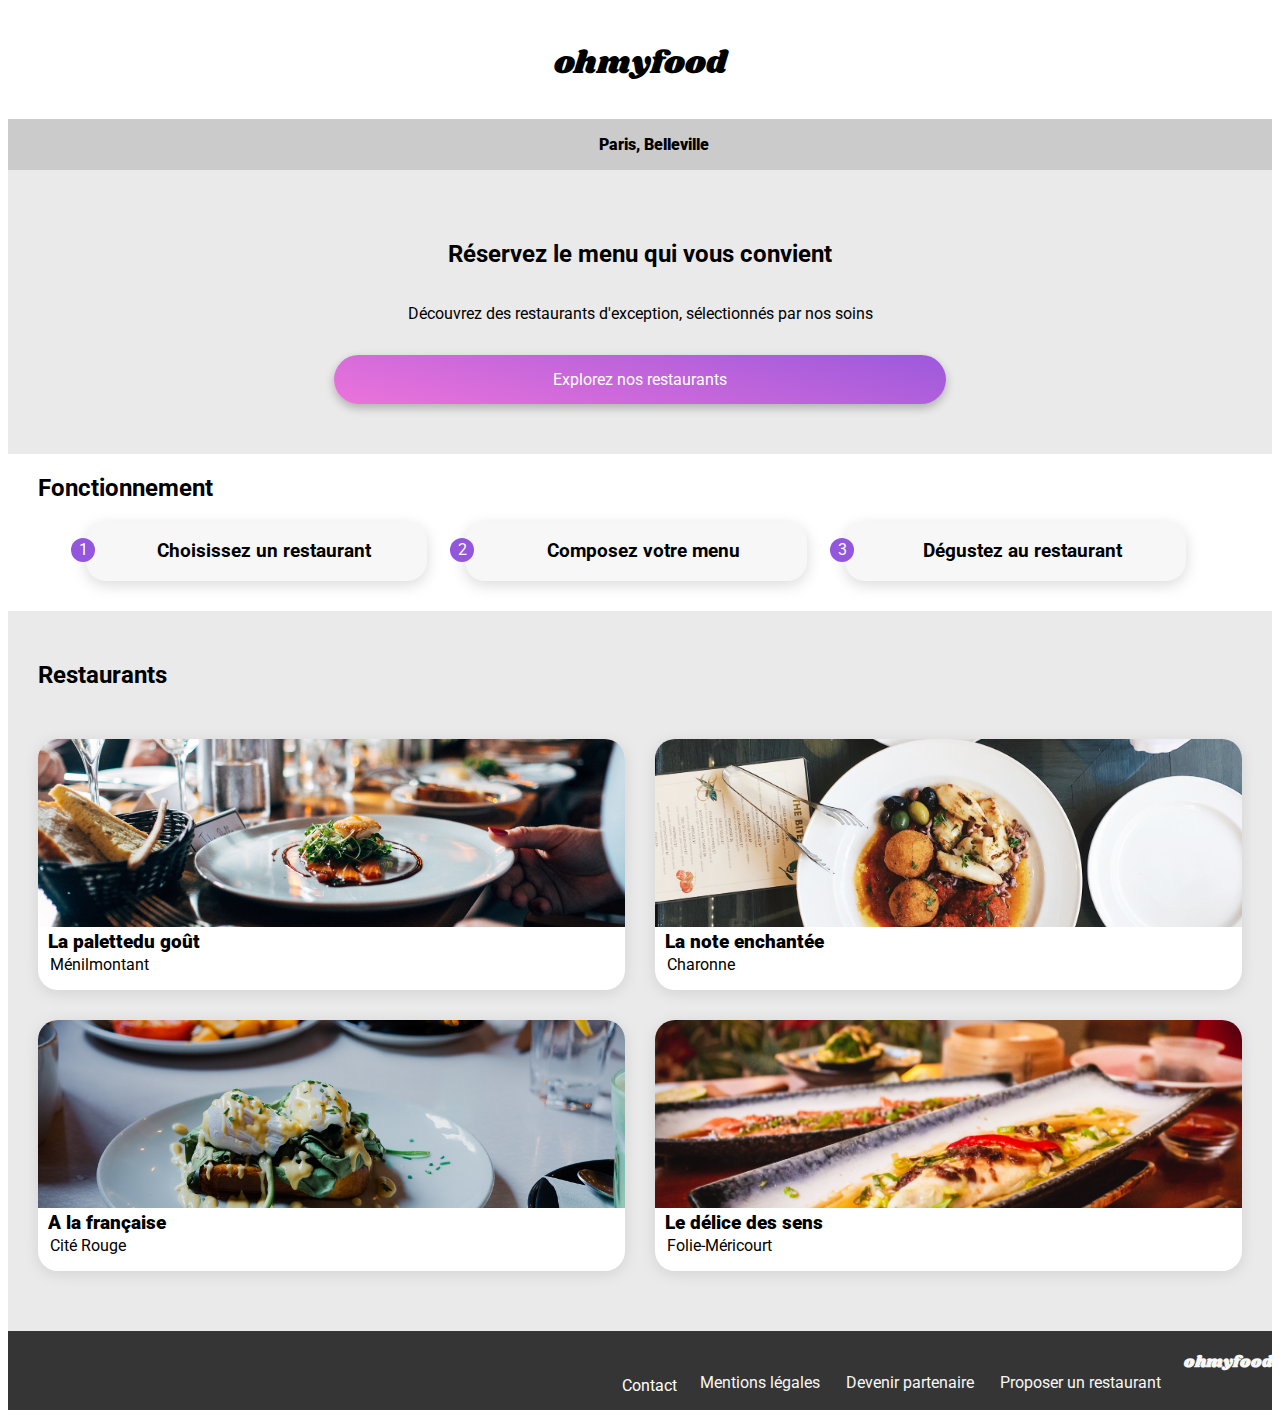
==== index.html @ 38717cee "modified:   assets/style.css 	modified:   assets/style.css.map 	modified:   assets/style.scss 	modif" ====
<!DOCTYPE html>
<html lang="fr">

<head>
    <meta charset="UTF-8">
    <meta name="viewport" content="width=device-width, initial-scale=1.0">
    <title>OhMyFood</title>    
    <link rel="preconnect" href="https://fonts.googleapis.com">
    <link rel="preconnect" href="https://fonts.gstatic.com" crossorigin>
    <link href="https://fonts.googleapis.com/css2?family=Shrikhand&display=swap" rel="stylesheet">
    <link href="https://fonts.googleapis.com/css2?family=Roboto&display=swap" rel="stylesheet">
    <link rel="stylesheet" href="https://cdnjs.cloudflare.com/ajax/libs/font-awesome/6.2.1/css/all.min.css"
        integrity="sha512-MV7K8+y+gLIBoVD59lQIYicR65iaqukzvf/nwasF0nqhPay5w/9lJmVM2hMDcnK1OnMGCdVK+iQrJ7lzPJQd1w=="
        crossorigin="anonymous" referrerpolicy="no-referrer" />
    <link rel="stylesheet" href="./assets/style.css">
</head>

<body>
    <div class="loader"></div>
    <header class="content">
        <p class="logo">ohmyfood</p>
        <div class="localisation">
            <i class="fa-solid fa-location-dot" style="color: #000000;"></i>
            <p>
                Paris, Belleville
            </p>
        </div>
    </header>
    <main class="content">
        <section class="reserver">
            <h2>Réservez le menu qui vous convient</h2>
            <p>Découvrez des restaurants d'exception, sélectionnés par nos soins</p>
            <div class="btn">
                Explorez nos restaurants
            </div>
        </section>
        <section class="fonctionnement">
            <h2>Fonctionnement</h2>
            <div class="fonctionnement_flex">
                <div class="list1">
                    <p>1</p>
                    <article>
                    <i class="fa-solid fa-mobile-screen-button" style="color: #7e7e7e;"></i>
                    <h3>Choisissez un restaurant</h3>
                    </article>
                </div>
                <div class="list1">
                    <p>2</p>
                    <article>
                    <i class="fa-solid fa-list-ul" style="color: #7e7e7e;"></i>
                    <h3>Composez votre menu</h3>
                    </article>
                </div>
                <div class="list1">
                    <p>3</p>
                    <article>
                    <i class="fa-solid fa-store" style="color: #8000ff;"></i>
                    <h3>Dégustez au restaurant</h3>
                    </article>
                </div>
            </div>
        </section>
        <section class="restaurants">
            <h2>Restaurants</h2>
            <a class="card" href="restaurants\Lapalettedugout.html"> 
                <img src="assets\images\restaurants\jay-wennington-N_Y88TWmGwA-unsplash.jpg" alt="Photo du restaurant">
                    <div class="card-sum">
                        <div class="card-text">
                            <h3>La palettedu goût</h3>
                            <p>Ménilmontant</p>
                        </div>
                        <div class="heart-icon">
                            <div class="heart__icon">
                                <i class="fa-regular fa-heart fa-2x heart__icon--empty"></i>
                                <i class="fa-solid fa-heart fa-2x heart__icon--full"></i>
                            </div>
                        </div>
                    </div>
                </a>
            <a class="card" href="restaurants\Lanoteenchantee.html">
                <img src="assets\images\restaurants\stil-u2Lp8tXIcjw-unsplash.jpg" alt="Photo du restaurant">
                <div class="card-sum">
                    <div class="card-text">
                        <h3>La note enchantée</h3>
                        <p>Charonne</p>
                    </div>
                    <div class="heart-icon">
                        <div class="heart__icon">
                            <i class="fa-regular fa-heart fa-2x heart__icon--empty"></i>
                            <i class="fa-solid fa-heart fa-2x heart__icon--full"></i>
                        </div>
                    </div>
                </div>
            </a>
            <a class="card" href="restaurants\Alafrancaise.html">
                <img src="assets\images\restaurants\toa-heftiba-DQKerTsQwi0-unsplash.jpg" alt="Photo du restaurant">
                <div class="card-sum">
                    <div class="card-text">
                        <h3>A la française</h3>
                        <p>Cité Rouge</p>
                    </div>
                    <div class="heart-icon">
                        <div class="heart__icon">
                            <i class="fa-regular fa-heart fa-2x heart__icon--empty"></i>
                            <i class="fa-solid fa-heart fa-2x heart__icon--full"></i>
                        </div>
                    </div>
                </div>
                
            </a>
            <a class="card" href="restaurants\Ledelicedessens.html">
                <img src="assets\images\restaurants\louis-hansel-shotsoflouis-qNBGVyOCY8Q-unsplash.jpg" alt="Photo du restaurant">
                <div class="card-sum">
                    <div class="card-text">
                        <h3>Le délice des sens</h3>
                        <p>Folie-Méricourt</p>
                    </div>
                    <div class="heart-icon">
                        <div class="heart__icon">
                            <i class="fa-regular fa-heart fa-2x heart__icon--empty"></i>
                            <i class="fa-solid fa-heart fa-2x heart__icon--full"></i>
                        </div>
                    </div>
                </div>                
            </a>

        </section>
    </main>
    <footer class="content">
        <section>
            <h4>ohmyfood</h4>
          <p><i class="fa-sharp fa-solid fa-utensils" style="color: #ffffff;"></i>Proposer un restaurant</p>
          <p><i class="fa-solid fa-handshake-angle" style="color: #ffffff;"></i>Devenir partenaire</p>
          <p>Mentions légales</p>
          <a href="mailto:contact.ohmy@food.com">Contact</a>
        </section>
      </footer>
</body>
</html>
<!--header bg blanc et gris foncé, flex pour center ou text align-
    reservez bg gris -btn de renvoi id destaurant?
    fonctionnement 3 cards, ombrages, flex column
    restaurant bg gris, 4 cards, 2*2 fex, columns,
    footer simple, fond sombre-->
---- assets/style.css ----
.loader {
  scale: 0;
  border: 16px solid #f3f3f3; /* Light grey */
  border-top: 16px solid #3498db; /* Blue */
  border-radius: 50%;
  width: 120px;
  height: 120px;
  margin: auto;
  position: absolute;
  top: 0;
  right: 0;
  bottom: 0;
  left: 0;
  animation: spin 3s linear;
}

@keyframes spin {
  from {
    scale: 1;
    transform: rotate(0deg);
  }
  to {
    transform: rotate(360deg);
    scale: 0;
  }
}
.content {
  animation: view 3s;
}

@keyframes view {
  0% {
    scale: 0;
  }
  100% {
    scale: 0;
  }
}
header {
  display: flex;
  flex-wrap: wrap;
  flex-direction: row;
  justify-content: center;
  align-items: center;
  width: 100%;
}
header .logo {
  width: 80%;
}
header a {
  align-items: flex-start;
  width: 10%;
}
header .localisation {
  font-weight: 900;
  display: flex;
  align-items: center;
  justify-content: center;
  flex-direction: row;
  width: 100%;
  padding-left: 50px;
  padding-right: 50px;
  background-color: rgb(203, 203, 203);
}
header .localisation i {
  width: 12px;
  height: 16px;
  flex: none;
  order: 0;
  flex-grow: 0;
  padding-right: 15px;
}

body {
  font-family: "Roboto", sans-serif;
}

h1 {
  font-family: "Shrikhand", sans-serif;
  text-align: center;
}

.logo {
  font-family: "Shrikhand", sans-serif;
  text-align: center;
  font-weight: 500;
  font-size: xx-large;
}

h4 {
  font-family: "Shrikhand", sans-serif;
  padding-top: 20px;
  margin-top: 0%;
}

img {
  -o-object-fit: cover;
     object-fit: cover;
  width: 100%;
}

a {
  font-style: normal;
  text-decoration: none;
  color: black;
}

.btn {
  display: flex;
  padding: 15px;
  border-radius: 25px;
  color: white;
  background: linear-gradient(193.33deg, #9356DC -11.44%, #FF79DA 123.93%);
  box-shadow: 0px 4px 10px rgba(0, 0, 0, 0.25);
  width: 50%;
  min-width: 218px;
  justify-content: center;
  align-self: center;
  margin-top: 16px;
}
.btn:hover {
  background: linear-gradient(0deg, rgba(255, 255, 255, 0.15), rgba(255, 255, 255, 0.15)), linear-gradient(200.64deg, #9356DC -5.2%, #FF79DA 110.74%);
  box-shadow: 0px 4px 15px rgba(0, 0, 0, 0.55);
}

.reserver {
  display: flex;
  flex-direction: column;
  text-align: center;
  align-items: center;
  background-color: rgb(234, 234, 234);
  padding: 50px;
}

.fonctionnement {
  display: flex;
  justify-content: center;
  flex-direction: column;
}
.fonctionnement h2 {
  padding-left: 30px;
}
.fonctionnement p {
  position: absolute;
  color: #FFFFFF;
  background-color: rgb(147, 86, 220);
  height: 22px;
  width: 16px;
  border-radius: 25px;
  padding-left: 8px;
  padding-top: 2px;
}
.fonctionnement article {
  display: flex;
  justify-content: center;
  text-align: center;
  align-items: center;
  flex-direction: row;
  width: 90%;
  background: #F7F7F7;
  box-shadow: 0px 4px 15px rgba(0, 0, 0, 0.15);
  border-radius: 20px;
  margin-bottom: 30px;
  margin-left: 15px;
}
.fonctionnement article i {
  padding-right: 15px;
}

.heart__icon {
  display: flex;
  justify-content: center;
  align-items: right;
  padding-right: 20px;
  padding-top: 10px;
}
.heart__icon .heart__icon--empty {
  color: black;
}
.heart__icon .heart__icon--full {
  position: absolute;
  opacity: 0;
  background: linear-gradient(#FF79DA, #9356DC);
  background-clip: text;
  -webkit-background-clip: text;
  color: transparent;
  transition: all 400ms;
}
.heart__icon .heart__icon--full:hover {
  opacity: 1;
}
.heart__icon .heart__icon--empty:hover {
  opacity: 0;
}

.restaurants {
  display: flex;
  flex-direction: column;
  gap: 30px;
  padding: 30px;
  padding-bottom: 60px;
  background-color: rgb(234, 234, 234);
}
.restaurants .card {
  display: flex;
  flex-direction: column;
  padding: 0px 0px 0px;
  gap: 4px;
  width: 100%;
  height: 251px;
  background: #FFFFFF;
  box-shadow: 0px 3px 15px rgba(0, 0, 0, 0.1);
  border-radius: 20px;
  flex: none;
  order: 0;
  flex-grow: 1;
}
.restaurants .card .card-sum {
  display: flex;
  flex-direction: row;
  justify-content: space-between;
}
.restaurants .card img {
  height: 75%;
  border-radius: 20px;
  border-bottom-left-radius: 0px;
  border-bottom-right-radius: 0px;
}
.restaurants .card h3 {
  margin: 0;
  font-weight: 900;
  padding-left: 10px;
}
.restaurants .card p {
  margin: 2px;
  padding-left: 10px;
}

.menu-img {
  margin-bottom: -40px;
}

.menu {
  display: flex;
  flex-direction: column;
  background-color: rgb(234, 234, 234);
  border-radius: 25px;
  border-bottom-left-radius: 0px;
  border-bottom-right-radius: 0px;
  padding-bottom: 30px;
}
.menu .nom {
  display: flex;
  flex-direction: row;
  justify-content: space-between;
  background-color: rgb(234, 234, 234);
  border-radius: 25px;
  padding-left: 15px;
}
.menu .repas {
  display: flex;
  flex-direction: column;
  gap: 10px;
  padding: 15px;
}
.menu .repas.entrees {
  animation: 1s fadein 0s ease-in;
}
.menu .repas.plats {
  animation: 2s fadein 0s ease-in;
}
.menu .repas.desserts {
  animation: 3s fadein 0s ease-in;
}
.menu .repas h2 {
  font-weight: 100;
  margin-bottom: 0px;
}
.menu .repas .border_title {
  border-top: 3px solid rgb(153, 226, 206);
  width: 40px;
  margin: 0px;
}
.menu .card {
  display: flex;
  flex-direction: row;
  top: 20px;
  left: 20px;
  background: #FFFFFF;
  box-shadow: 0px 4.01149px 15.0431px rgba(0, 0, 0, 0.1);
  border-radius: 15.0431px;
  height: 69px;
  flex-wrap: nowrap;
  align-items: center;
  justify-content: space-between;
}
.menu .card .card_text {
  display: flex;
  flex-direction: row;
  justify-content: space-between;
  width: 100%;
}
.menu .card .card_text .intitulee {
  display: block;
}
.menu .card .card_text .intitulee .intitulee_titre {
  display: inline-block;
  font-weight: bold;
  font-size: 1.17em;
  margin: 0px;
  box-sizing: border-box;
  width: calc(100% - 10px);
  flex: none;
  overflow: hidden;
  white-space: nowrap;
  text-overflow: ellipsis;
}
.menu .card .card_text .intitulee .intitulee_text {
  display: inline-block;
  margin: 0px;
  box-sizing: border-box;
  width: calc(100% - 10px);
  flex: none;
  overflow: hidden;
  white-space: nowrap;
  text-overflow: ellipsis;
}
.menu .card .card_text .prix {
  display: block;
  align-self: flex-end;
  text-align: end;
  font-weight: bold;
  padding-right: 15px;
  height: 100%;
}
.menu .card .check {
  position: absolute;
  width: 49px;
  height: 69px;
  right: -60px;
  border-radius: 0px 15px 15px 0px;
  display: inline-flex;
  justify-content: center;
  align-items: center;
  color: white;
  background-color: rgb(153, 226, 206);
}
.menu .card:hover .check {
  position: relative;
  right: 0px;
  height: 69px;
  transition: 250ms ease-out;
}

@keyframes fadein {
  0% {
    opacity: 0;
  }
  75% {
    opacity: 0;
  }
  100% {
    opacity: 1;
  }
}
footer {
  color: #F7F7F7;
  background-color: #353535;
  padding-left: 15px;
  padding-bottom: 15px;
}
footer section {
  display: flex;
  flex-direction: column;
}
footer section p {
  margin: 3px;
}
footer section a {
  color: white;
}

/* au dela de 768*/
@media (min-width: 767.98px) {
  .fonctionnement .fonctionnement_flex {
    display: flex;
    flex-direction: row;
    justify-content: center;
    width: 100%;
  }
  .fonctionnement .fonctionnement_flex .list1 {
    width: 30%;
  }
  .restaurants {
    flex-direction: row;
    flex-wrap: wrap;
  }
  .restaurants h2 {
    width: 100%;
  }
  .restaurants .card {
    width: 45%;
  }
  .menu {
    justify-content: center;
    width: 80%;
    margin-left: 10%;
  }
  .menu .nom {
    justify-content: center;
    gap: 25px;
    padding: 0px;
  }
  .menu .repas {
    padding-left: 100px;
    padding-right: 100px;
  }
  .menu .card {
    align-items: center;
  }
  footer section {
    flex-direction: row-reverse;
    align-items: flex-end;
    gap: 20px;
  }
}/*# sourceMappingURL=style.css.map */
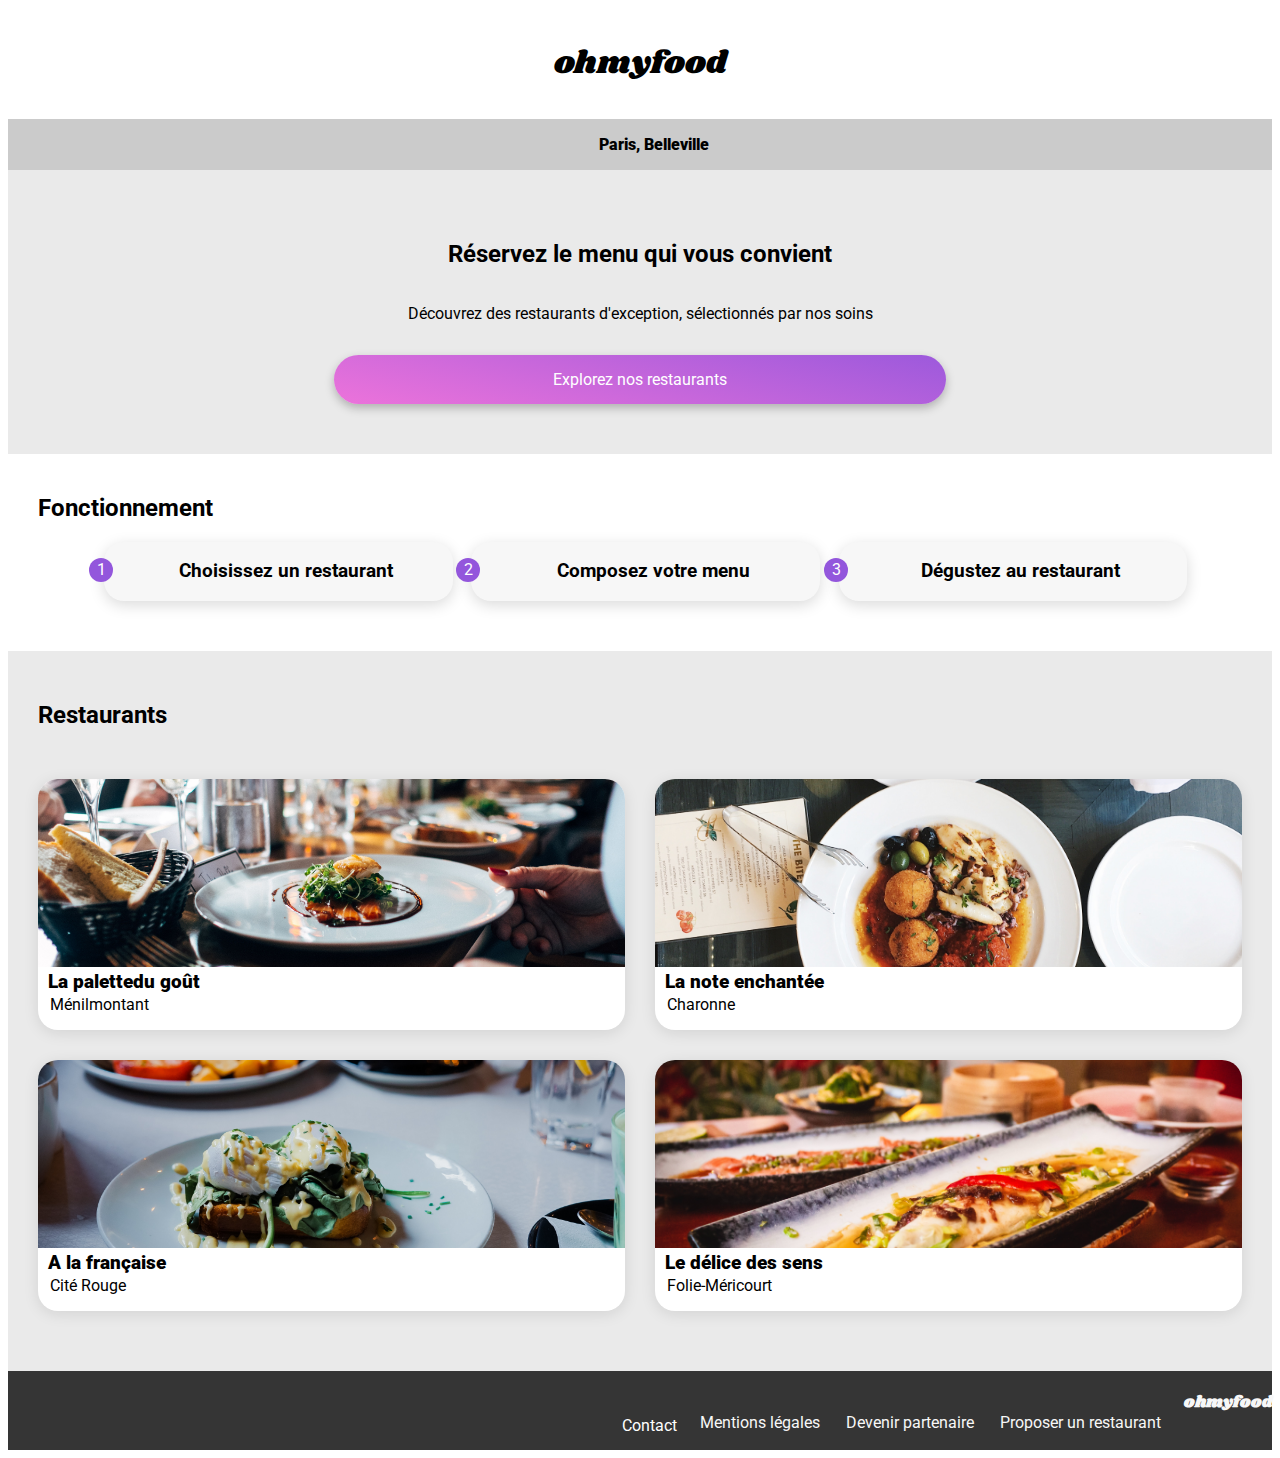
==== commit 07d4f2cd: "modified:   assets/style.css 	modified:   assets/style.css.map 	modified:   assets/style.scss 	modif" ====
--- a/index.html
+++ b/index.html
@@ -11,7 +11,7 @@
     <link href="https://fonts.googleapis.com/css2?family=Roboto&display=swap" rel="stylesheet">
     <link rel="stylesheet" href="https://cdnjs.cloudflare.com/ajax/libs/font-awesome/6.2.1/css/all.min.css"
         integrity="sha512-MV7K8+y+gLIBoVD59lQIYicR65iaqukzvf/nwasF0nqhPay5w/9lJmVM2hMDcnK1OnMGCdVK+iQrJ7lzPJQd1w=="
-        crossorigin="anonymous" referrerpolicy="no-referrer" />
+        crossorigin="anonymous" referrerpolicy="no-referrer">
     <link rel="stylesheet" href="./assets/style.css">
 </head>
 
@@ -62,8 +62,8 @@
         </section>
         <section class="restaurants">
             <h2>Restaurants</h2>
-            <a class="card" href="restaurants\Lapalettedugout.html"> 
-                <img src="assets\images\restaurants\jay-wennington-N_Y88TWmGwA-unsplash.jpg" alt="Photo du restaurant">
+            <a class="card" href="restaurants/Lapalettedugout.html"> 
+                <img src="assets/images/restaurants/jay-wennington-N_Y88TWmGwA-unsplash.jpg" alt="Photo du restaurant">
                     <div class="card-sum">
                         <div class="card-text">
                             <h3>La palettedu goût</h3>
@@ -77,8 +77,8 @@
                         </div>
                     </div>
                 </a>
-            <a class="card" href="restaurants\Lanoteenchantee.html">
-                <img src="assets\images\restaurants\stil-u2Lp8tXIcjw-unsplash.jpg" alt="Photo du restaurant">
+            <a class="card" href="restaurants/Lanoteenchantee.html">
+                <img src="assets/images/restaurants/stil-u2Lp8tXIcjw-unsplash.jpg" alt="Photo du restaurant">
                 <div class="card-sum">
                     <div class="card-text">
                         <h3>La note enchantée</h3>
@@ -92,8 +92,8 @@
                     </div>
                 </div>
             </a>
-            <a class="card" href="restaurants\Alafrancaise.html">
-                <img src="assets\images\restaurants\toa-heftiba-DQKerTsQwi0-unsplash.jpg" alt="Photo du restaurant">
+            <a class="card" href="restaurants/Alafrancaise.html">
+                <img src="assets/images/restaurants/toa-heftiba-DQKerTsQwi0-unsplash.jpg" alt="Photo du restaurant">
                 <div class="card-sum">
                     <div class="card-text">
                         <h3>A la française</h3>
@@ -108,8 +108,8 @@
                 </div>
                 
             </a>
-            <a class="card" href="restaurants\Ledelicedessens.html">
-                <img src="assets\images\restaurants\louis-hansel-shotsoflouis-qNBGVyOCY8Q-unsplash.jpg" alt="Photo du restaurant">
+            <a class="card" href="restaurants/Ledelicedessens.html">
+                <img src="assets/images/restaurants/louis-hansel-shotsoflouis-qNBGVyOCY8Q-unsplash.jpg" alt="Photo du restaurant">
                 <div class="card-sum">
                     <div class="card-text">
                         <h3>Le délice des sens</h3>
--- a/assets/style.css
+++ b/assets/style.css
@@ -1,12 +1,12 @@
 .loader {
   scale: 0;
-  border: 16px solid #f3f3f3; /* Light grey */
-  border-top: 16px solid #3498db; /* Blue */
+  border: 16px solid rgb(153, 226, 206);
+  border-top: 16px solid rgb(147, 86, 220);
   border-radius: 50%;
   width: 120px;
   height: 120px;
   margin: auto;
-  position: absolute;
+  position: fixed;
   top: 0;
   right: 0;
   bottom: 0;
@@ -78,6 +78,7 @@
 h1 {
   font-family: "Shrikhand", sans-serif;
   text-align: center;
+  font-weight: 400;
 }
 
 .logo {
@@ -136,9 +137,10 @@
   display: flex;
   justify-content: center;
   flex-direction: column;
+  padding: 20px;
 }
 .fonctionnement h2 {
-  padding-left: 30px;
+  padding-left: 10px;
 }
 .fonctionnement p {
   position: absolute;
@@ -156,7 +158,7 @@
   text-align: center;
   align-items: center;
   flex-direction: row;
-  width: 90%;
+  width: 95%;
   background: #F7F7F7;
   box-shadow: 0px 4px 15px rgba(0, 0, 0, 0.15);
   border-radius: 20px;
@@ -170,7 +172,6 @@
 .heart__icon {
   display: flex;
   justify-content: center;
-  align-items: right;
   padding-right: 20px;
   padding-top: 10px;
 }
@@ -284,11 +285,12 @@
 .menu .card {
   display: flex;
   flex-direction: row;
+  padding-left: 15px;
   top: 20px;
   left: 20px;
   background: #FFFFFF;
   box-shadow: 0px 4.01149px 15.0431px rgba(0, 0, 0, 0.1);
-  border-radius: 15.0431px;
+  border-radius: 15px;
   height: 69px;
   flex-wrap: nowrap;
   align-items: center;
@@ -301,55 +303,67 @@
   width: 100%;
 }
 .menu .card .card_text .intitulee {
-  display: block;
+  margin: 0;
+  flex: auto;
+  flex-direction: column;
+  justify-content: space-between;
+  width: 80%;
+  overflow: hidden;
 }
 .menu .card .card_text .intitulee .intitulee_titre {
-  display: inline-block;
   font-weight: bold;
   font-size: 1.17em;
   margin: 0px;
-  box-sizing: border-box;
-  width: calc(100% - 10px);
-  flex: none;
+  height: 21px;
+  flex: auto;
   overflow: hidden;
   white-space: nowrap;
   text-overflow: ellipsis;
 }
 .menu .card .card_text .intitulee .intitulee_text {
-  display: inline-block;
+  flex: auto;
   margin: 0px;
-  box-sizing: border-box;
-  width: calc(100% - 10px);
-  flex: none;
+  height: 16px;
   overflow: hidden;
   white-space: nowrap;
   text-overflow: ellipsis;
 }
-.menu .card .card_text .prix {
-  display: block;
+.menu .card .prix {
+  flex: auto;
   align-self: flex-end;
   text-align: end;
   font-weight: bold;
-  padding-right: 15px;
-  height: 100%;
-}
-.menu .card .check {
+  padding-right: 5px;
+}
+.menu .check {
   position: absolute;
   width: 49px;
   height: 69px;
   right: -60px;
   border-radius: 0px 15px 15px 0px;
-  display: inline-flex;
+  display: block;
   justify-content: center;
   align-items: center;
   color: white;
+  opacity: 0;
   background-color: rgb(153, 226, 206);
-}
-.menu .card:hover .check {
+  transform-origin: right;
+  transform: scale(0);
+}
+
+.card:hover .check {
+  display: flex;
   position: relative;
   right: 0px;
-  height: 69px;
+  opacity: 1;
   transition: 250ms ease-out;
+  transform: scale(1);
+}
+.card:hover .prix {
+  transform: translate(0px);
+}
+.card:hover .card_text {
+  width: calc(100% - 49px);
 }
 
 @keyframes fadein {
@@ -382,6 +396,9 @@
 
 /* au dela de 768*/
 @media (min-width: 767.98px) {
+  img {
+    height: 350px;
+  }
   .fonctionnement .fonctionnement_flex {
     display: flex;
     flex-direction: row;
@@ -412,8 +429,8 @@
     padding: 0px;
   }
   .menu .repas {
-    padding-left: 100px;
-    padding-right: 100px;
+    padding-left: 90px;
+    padding-right: 90px;
   }
   .menu .card {
     align-items: center;
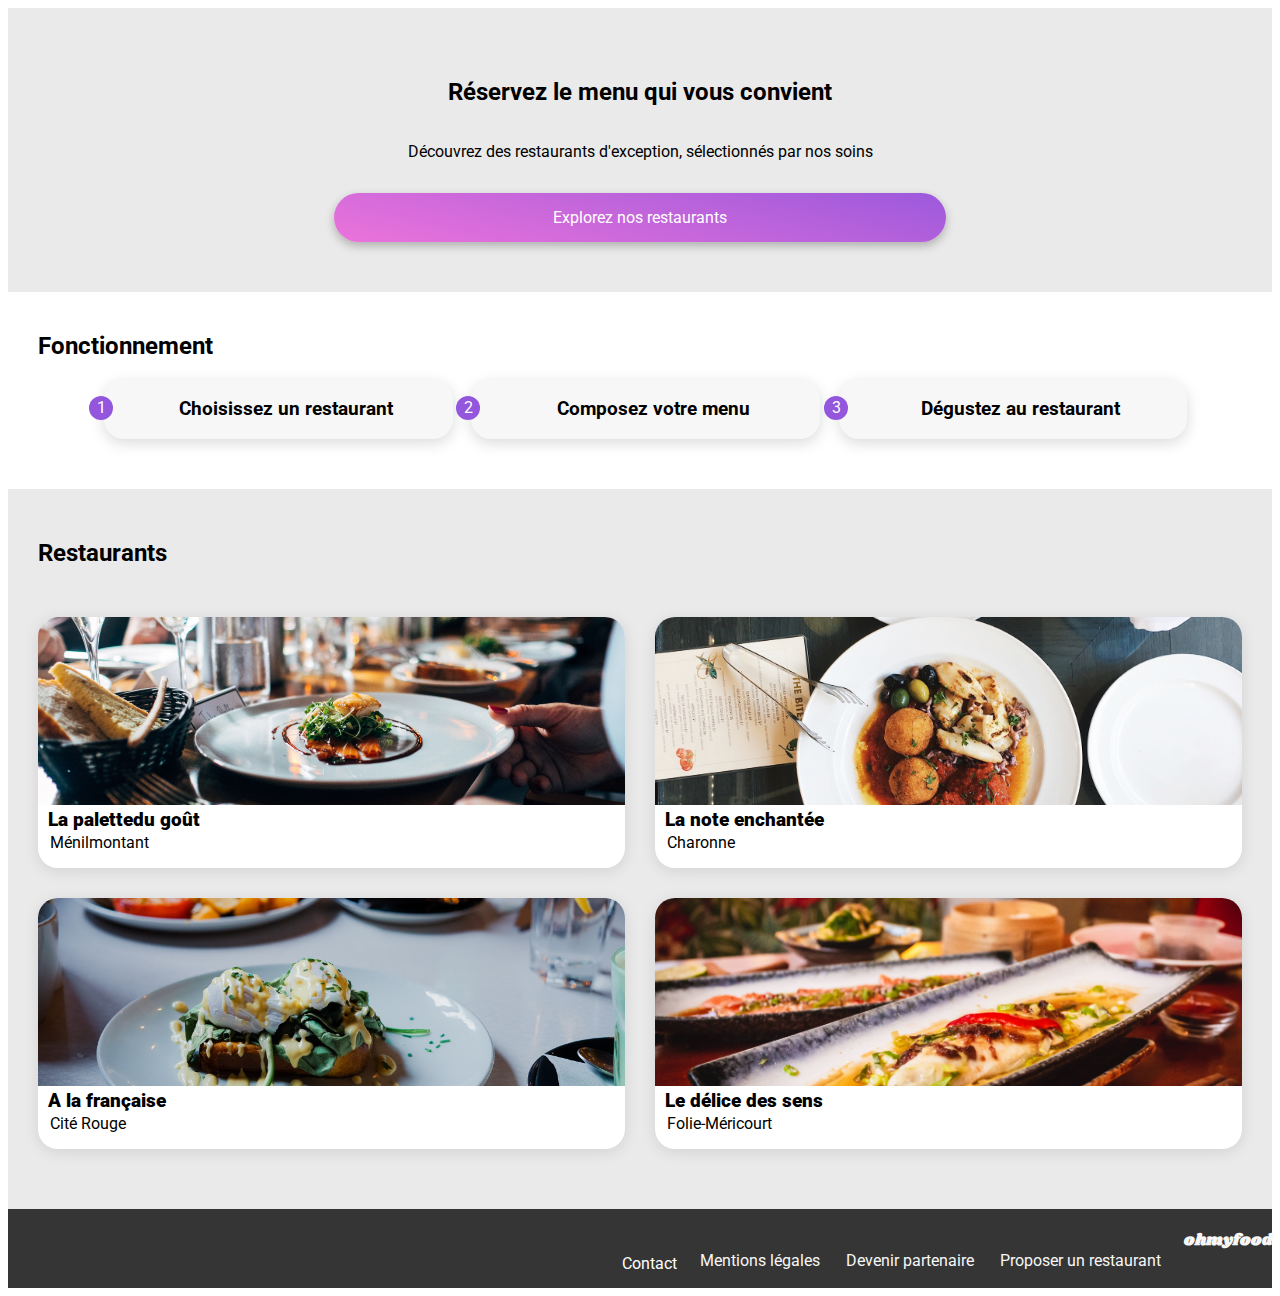
==== commit 7c49988f: "Merge branch 'main' into P4_import" ====
--- a/index.html
+++ b/index.html
@@ -16,15 +16,6 @@
 </head>
 
 <body>
-    <div class="loader"></div>
-    <header class="content">
-        <p class="logo">ohmyfood</p>
-        <div class="localisation">
-            <i class="fa-solid fa-location-dot" style="color: #000000;"></i>
-            <p>
-                Paris, Belleville
-            </p>
-        </div>
     </header>
     <main class="content">
         <section class="reserver">
@@ -137,8 +128,3 @@
       </footer>
 </body>
 </html>
-<!--header bg blanc et gris foncé, flex pour center ou text align-
-    reservez bg gris -btn de renvoi id destaurant?
-    fonctionnement 3 cards, ombrages, flex column
-    restaurant bg gris, 4 cards, 2*2 fex, columns,
-    footer simple, fond sombre-->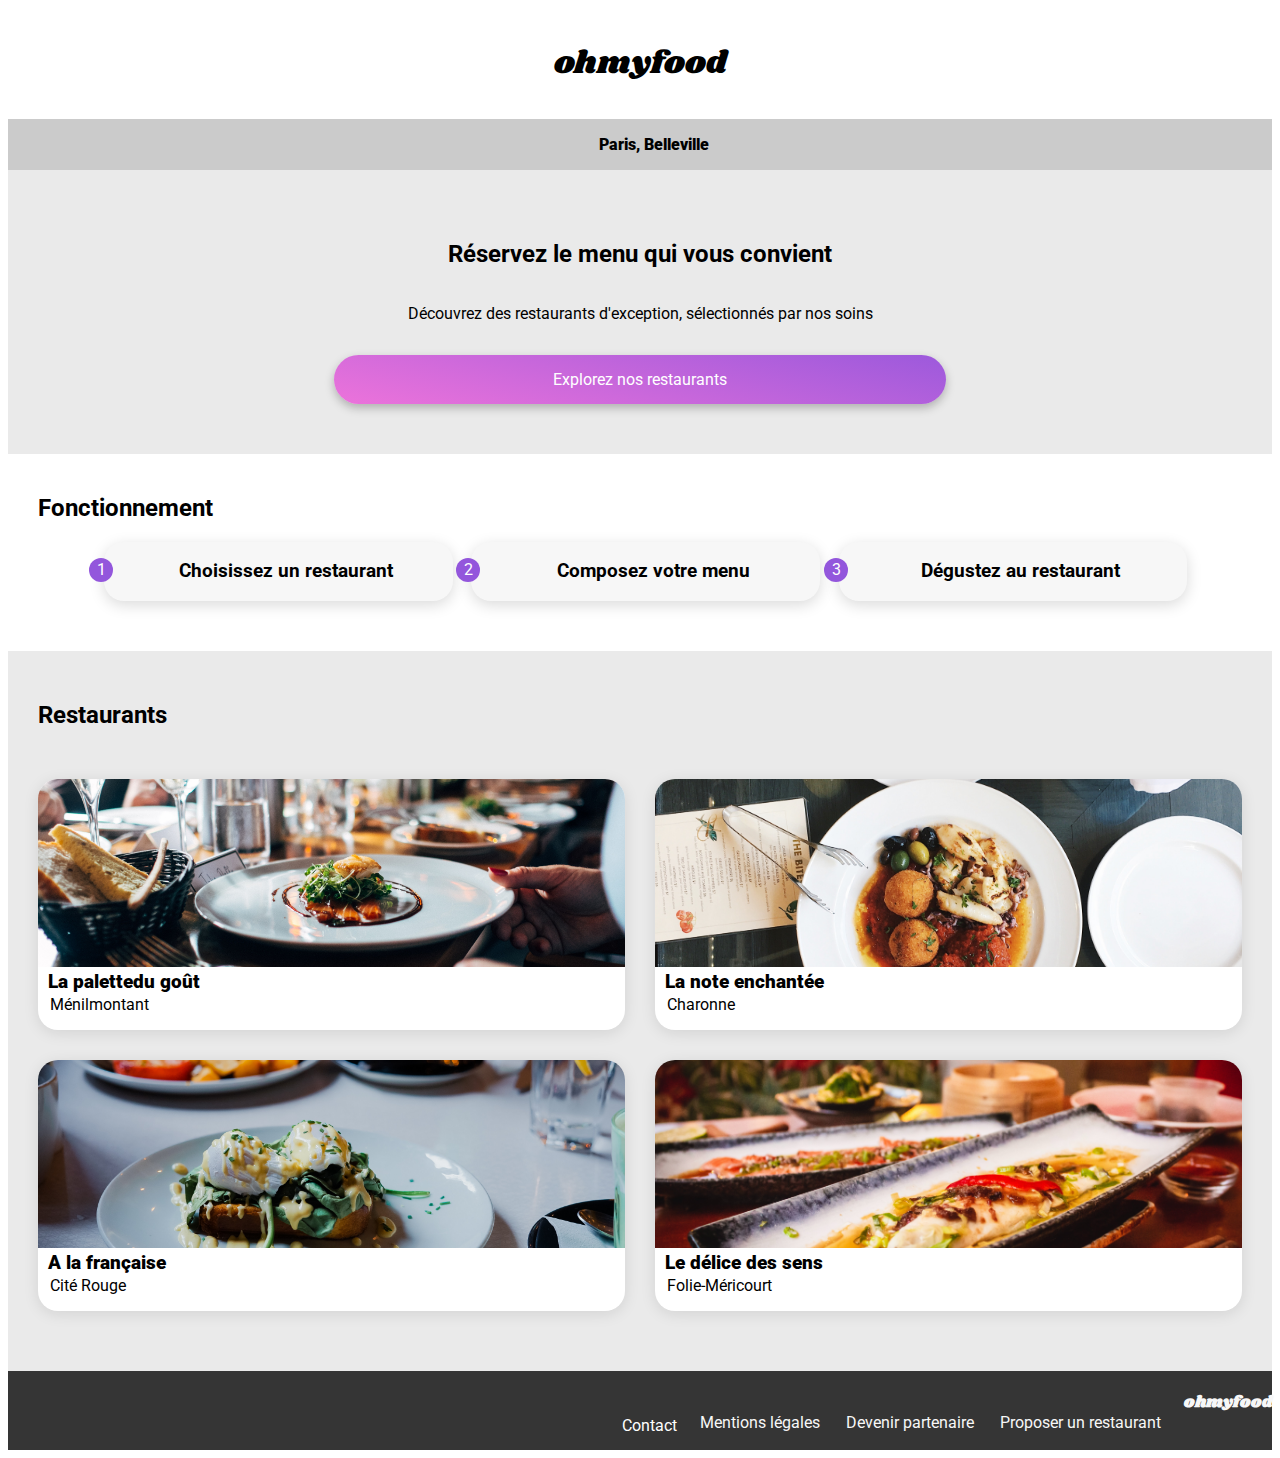
==== commit 3307dde5: "modified:   index.html" ====
--- a/index.html
+++ b/index.html
@@ -16,6 +16,15 @@
 </head>
 
 <body>
+    <div class="loader"></div>
+    <header class="content">
+        <p class="logo">ohmyfood</p>
+        <div class="localisation">
+            <i class="fa-solid fa-location-dot" style="color: #000000;"></i>
+            <p>
+                Paris, Belleville
+            </p>
+        </div>
     </header>
     <main class="content">
         <section class="reserver">
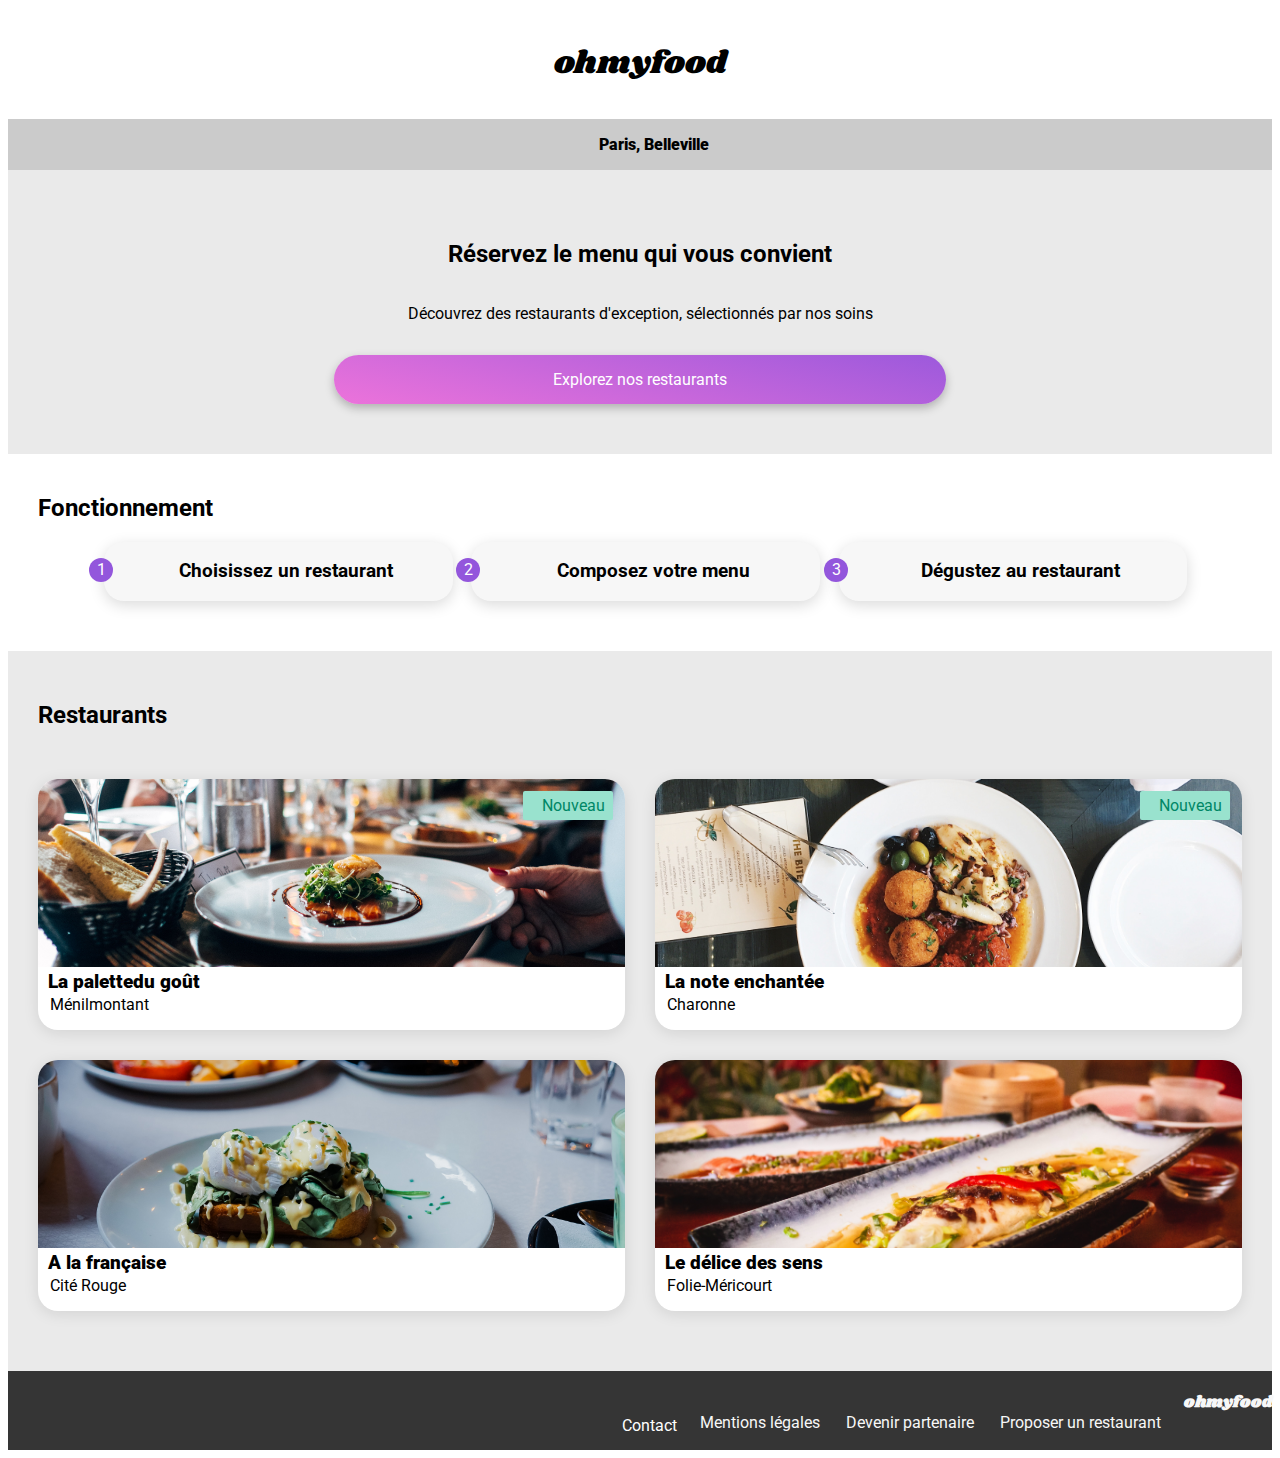
==== commit 7502c40b: "modified:   assets/style.css 	modified:   assets/style.css.map 	modified:   assets/style.scss 	modif" ====
--- a/index.html
+++ b/index.html
@@ -62,8 +62,9 @@
         </section>
         <section class="restaurants">
             <h2>Restaurants</h2>
-            <a class="card" href="restaurants/Lapalettedugout.html"> 
+            <a class="card" href="restaurants/Lapalettedugout.html">
                 <img src="assets/images/restaurants/jay-wennington-N_Y88TWmGwA-unsplash.jpg" alt="Photo du restaurant">
+                    <p class="new">Nouveau</p> 
                     <div class="card-sum">
                         <div class="card-text">
                             <h3>La palettedu goût</h3>
@@ -79,6 +80,7 @@
                 </a>
             <a class="card" href="restaurants/Lanoteenchantee.html">
                 <img src="assets/images/restaurants/stil-u2Lp8tXIcjw-unsplash.jpg" alt="Photo du restaurant">
+                <p class="new">Nouveau</p> 
                 <div class="card-sum">
                     <div class="card-text">
                         <h3>La note enchantée</h3>
--- a/assets/style.css
+++ b/assets/style.css
@@ -209,12 +209,26 @@
   gap: 4px;
   width: 100%;
   height: 251px;
+  position: relative;
   background: #FFFFFF;
   box-shadow: 0px 3px 15px rgba(0, 0, 0, 0.1);
   border-radius: 20px;
   flex: none;
   order: 0;
   flex-grow: 1;
+}
+.restaurants .card .new {
+  position: absolute;
+  width: 80px;
+  height: 29px;
+  right: 10px;
+  top: 10px;
+  background-color: rgb(153, 226, 206);
+  color: #008766;
+  display: flex;
+  align-items: center;
+  justify-content: center;
+  border-radius: 2px;
 }
 .restaurants .card .card-sum {
   display: flex;
@@ -337,9 +351,9 @@
 }
 .menu .check {
   position: absolute;
-  width: 49px;
+  width: 0px;
   height: 69px;
-  right: -60px;
+  right: 0px;
   border-radius: 0px 15px 15px 0px;
   display: block;
   justify-content: center;
@@ -348,19 +362,14 @@
   opacity: 0;
   background-color: rgb(153, 226, 206);
   transform-origin: right;
-  transform: scale(0);
 }
 
 .card:hover .check {
   display: flex;
   position: relative;
-  right: 0px;
+  width: 49px;
   opacity: 1;
   transition: 250ms ease-out;
-  transform: scale(1);
-}
-.card:hover .prix {
-  transform: translate(0px);
 }
 .card:hover .card_text {
   width: calc(100% - 49px);
